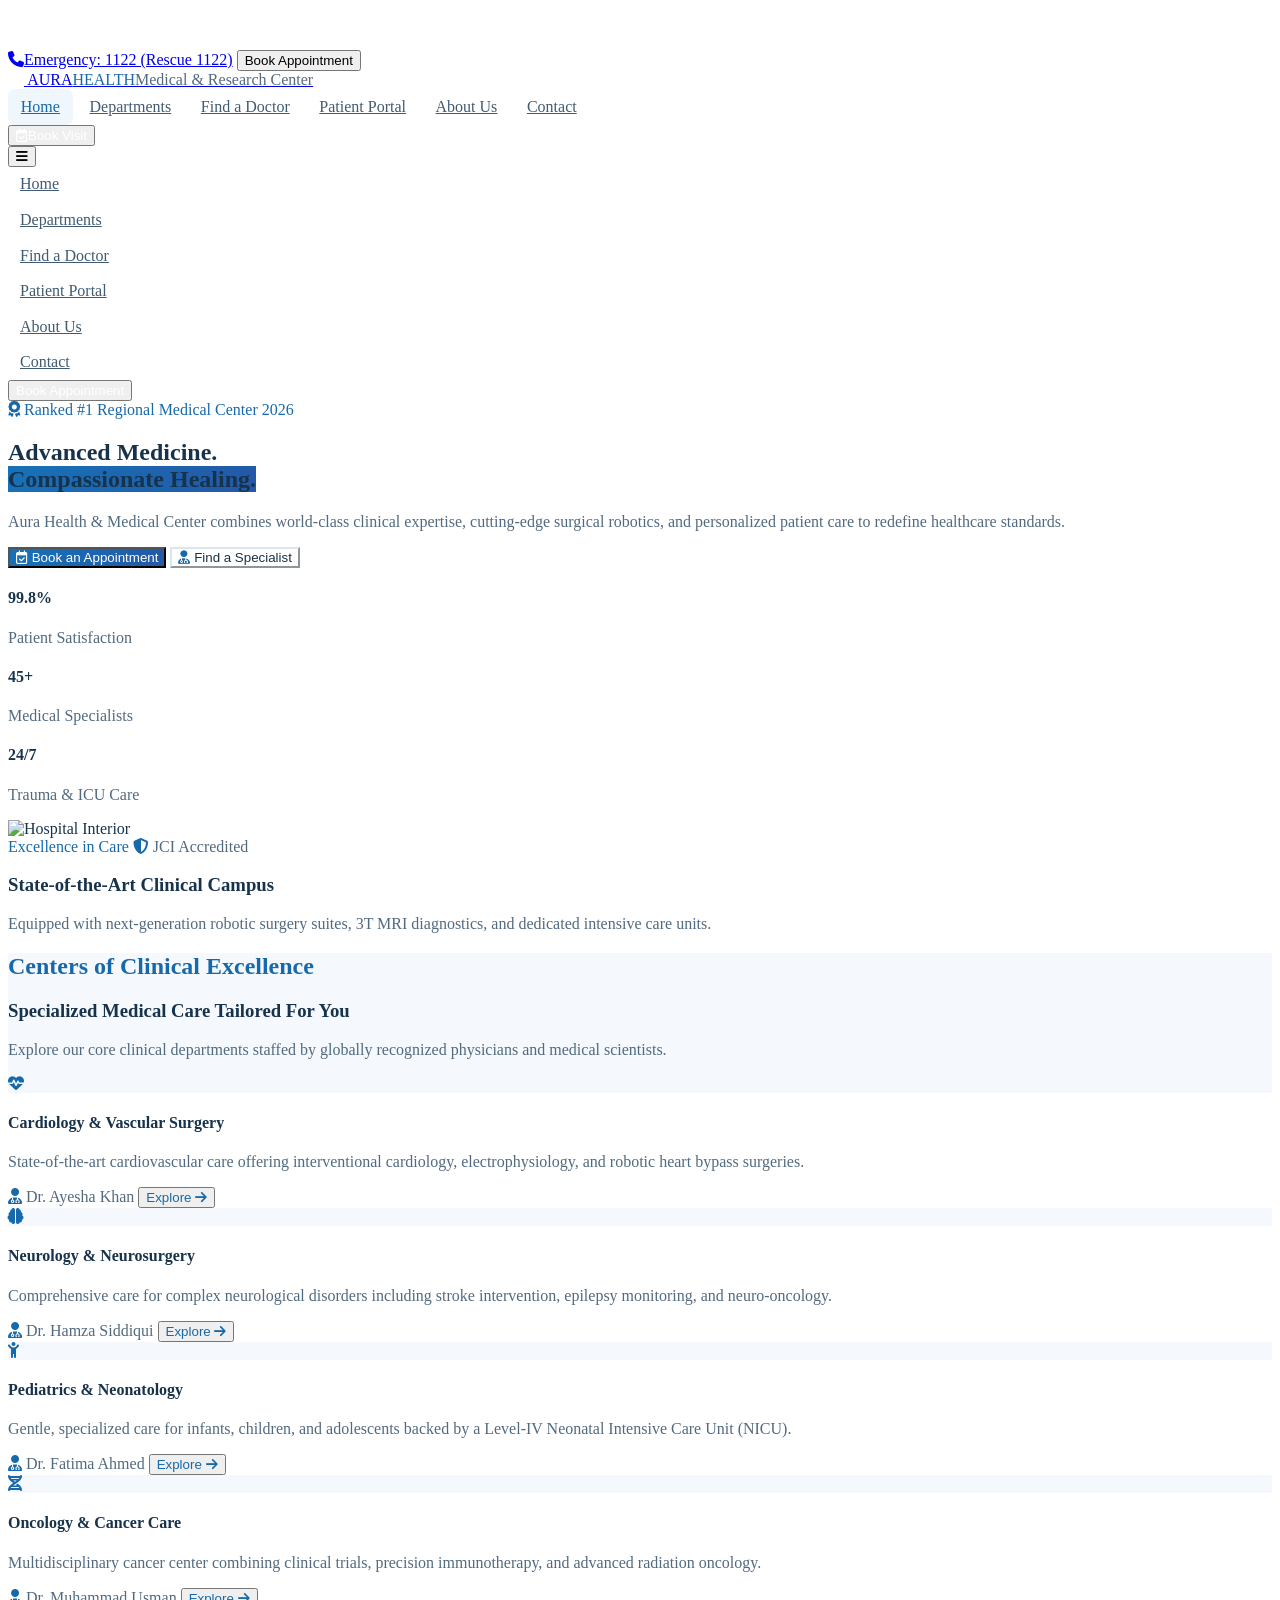
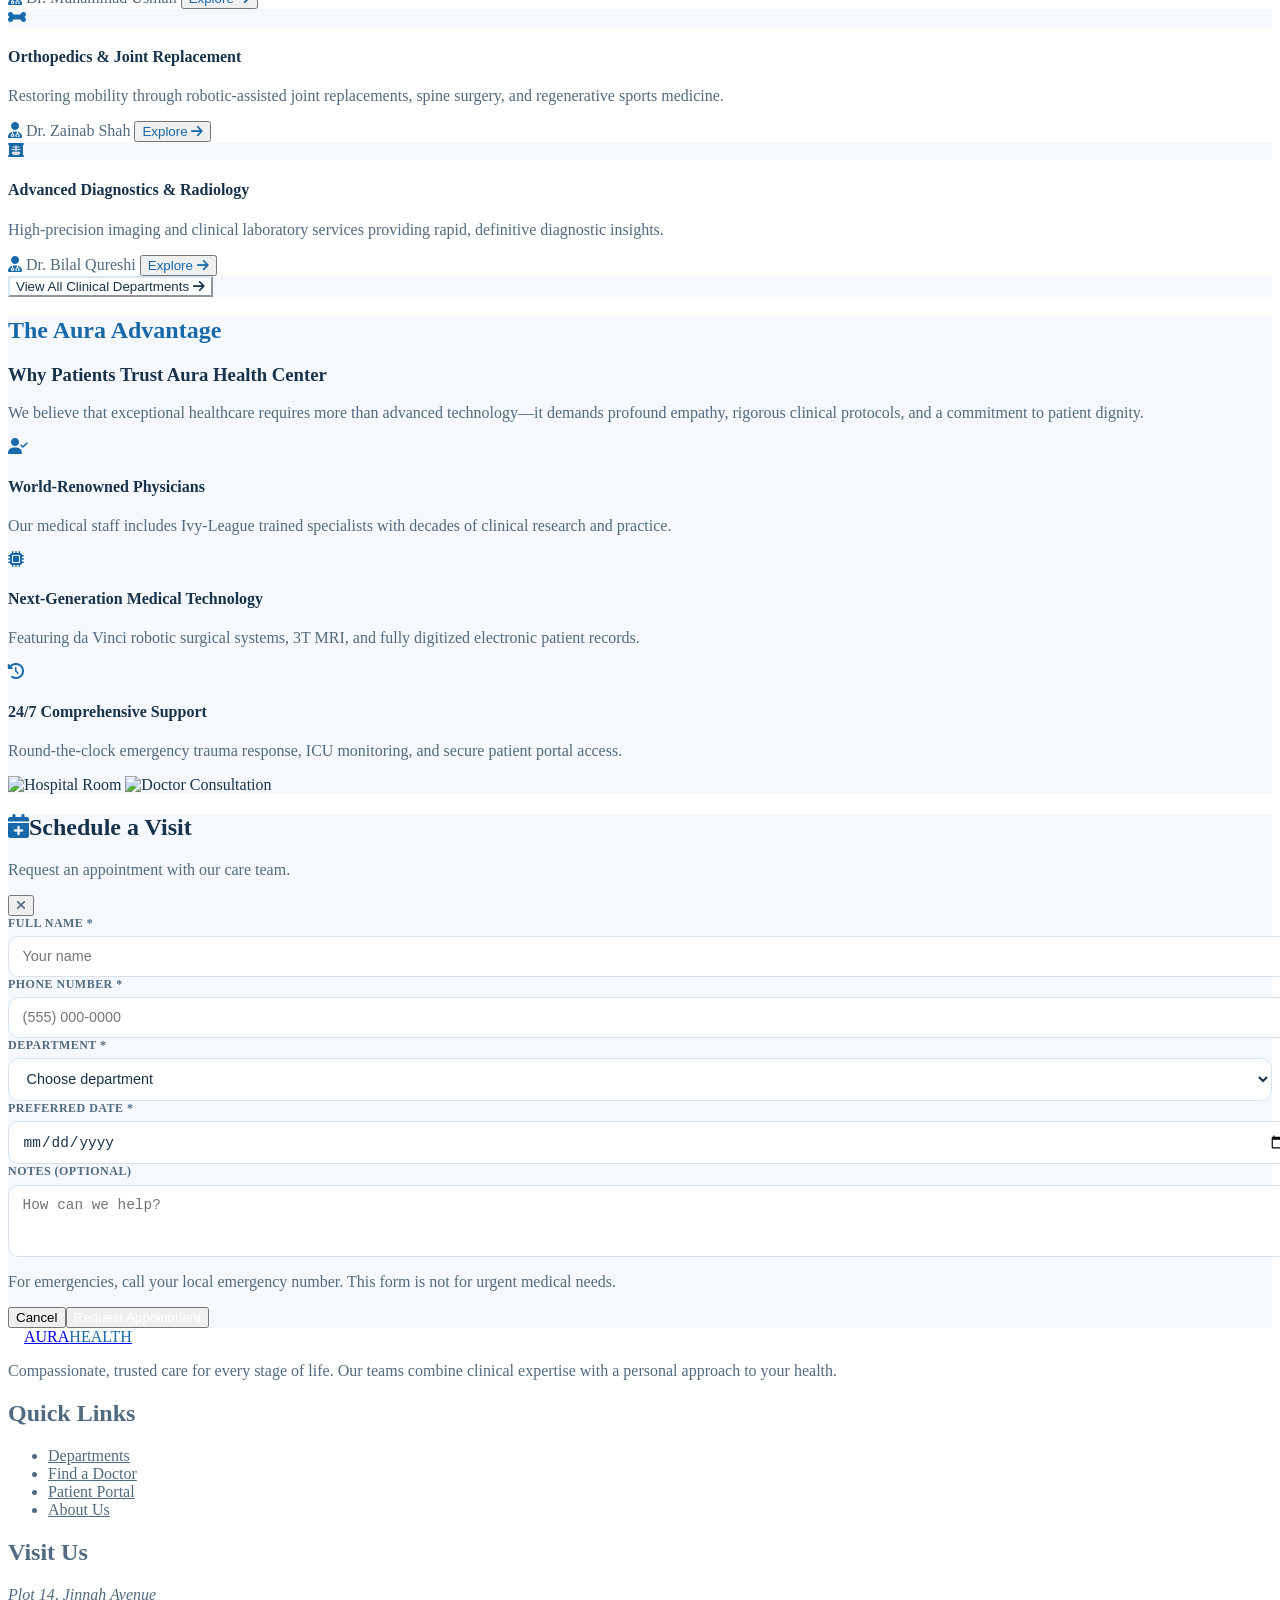
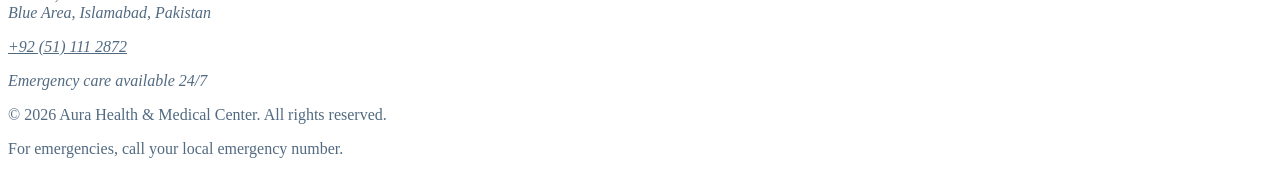
==== index.html @ e6e5a966 "Publish Aura Health hospital website Co-authored-by: Copilot <223556219+Copilot@users.noreply.github" ====
<!DOCTYPE html>
<html lang="en" class="scroll-smooth">
<head>
    <meta charset="UTF-8">
    <meta name="viewport" content="width=device-width, initial-scale=1.0">
    <meta name="description" content="Expert hospital care, trusted doctors, and convenient appointments at Aura Health & Medical Center.">
    <title>Aura Health & Medical Center | Advanced Clinical Care</title>
    <script src="https://cdn.tailwindcss.com"></script>
    <script>
        tailwind.config = {
            theme: {
                extend: {
                    colors: {
                        aura: { 50: '#eff6ff', 100: '#dbeafe', 500: '#3b82f6', 600: '#2563eb', 700: '#1d4ed8', 900: '#1e3a8a' },
                        medical: { dark: '#17324b', slate: '#34536d', blue: '#1672b8', teal: '#1672b8' }
                    }
                }
            }
        };
    </script>
    <link rel="stylesheet" href="style.css">
    <link rel="stylesheet" href="https://cdnjs.cloudflare.com/ajax/libs/font-awesome/6.4.0/css/all.min.css">
</head>
<body class="bg-white text-slate-800 font-sans antialiased">
    <a class="skip-link" href="#app-container">Skip to content</a>
    <div class="bg-blue-800 text-white text-xs sm:text-sm py-2 px-4">
        <div class="max-w-7xl mx-auto flex flex-col sm:flex-row justify-between items-center gap-2">
            <p class="font-semibold"><i class="fa-solid fa-truck-medical mr-2"></i>24/7 Emergency Care</p>
            <div class="flex items-center gap-3">
                <a class="font-semibold hover:underline" href="tel:1122"><i class="fa-solid fa-phone mr-1"></i>Emergency: 1122 (Rescue 1122)</a>
                <button onclick="openAppointmentModal()" class="bg-white text-blue-800 px-3 py-1 rounded-lg font-bold hover:bg-blue-50">Book Appointment</button>
            </div>
        </div>
    </div>
    <header class="bg-white sticky top-0 z-40 border-b border-blue-100 shadow-sm">
        <div class="max-w-7xl mx-auto px-4 sm:px-6 lg:px-8">
            <div class="flex justify-between items-center min-h-20">
                <a class="flex items-center gap-3" href="index.html" aria-label="Aura Health home">
                    <span class="w-12 h-12 rounded-xl bg-blue-700 flex items-center justify-center shadow-md"><i class="fa-solid fa-heart-pulse text-white text-2xl"></i></span>
                    <span><span class="text-2xl font-black tracking-tight text-slate-900">AURA<span class="text-medical-teal font-light">HEALTH</span></span><span class="block text-[10px] tracking-widest uppercase text-slate-500 font-medium">Medical & Research Center</span></span>
                </a>
                <nav class="hidden lg:flex items-center gap-1 font-medium text-sm" aria-label="Main navigation">
                    <a class="nav-btn" href="index.html" data-page="home">Home</a>
                    <a class="nav-btn" href="departments.html" data-page="departments">Departments</a>
                    <a class="nav-btn" href="doctors.html" data-page="doctors">Find a Doctor</a>
                    <a class="nav-btn" href="patient-portal.html" data-page="patient-portal">Patient Portal</a>
                    <a class="nav-btn" href="about.html" data-page="about">About Us</a>
                    <a class="nav-btn" href="contact.html" data-page="contact">Contact</a>
                </nav>
                <div class="hidden sm:flex items-center"><button onclick="openAppointmentModal()" class="bg-blue-700 hover:bg-blue-800 text-white font-semibold px-5 py-2.5 rounded-xl shadow-sm transition"><i class="fa-regular fa-calendar-check mr-2"></i>Book Visit</button></div>
                <button onclick="toggleMobileMenu()" class="lg:hidden text-slate-700 p-2" aria-label="Toggle navigation" aria-controls="mobile-menu" aria-expanded="false">
                    <i id="mobile-menu-icon" class="fa-solid fa-bars text-2xl"></i>
                </button>
            </div>
        </div>
        <nav id="mobile-menu" class="hidden lg:hidden bg-white border-t border-blue-100 px-4 pt-2 pb-4 space-y-1" aria-label="Mobile navigation">
            <a class="mobile-nav-link" href="index.html">Home</a>
            <a class="mobile-nav-link" href="departments.html">Departments</a>
            <a class="mobile-nav-link" href="doctors.html">Find a Doctor</a>
            <a class="mobile-nav-link" href="patient-portal.html">Patient Portal</a>
            <a class="mobile-nav-link" href="about.html">About Us</a>
            <a class="mobile-nav-link" href="contact.html">Contact</a>
            <button onclick="openAppointmentModal(); toggleMobileMenu();" class="w-full bg-blue-700 text-white py-2 rounded-lg font-semibold">Book Appointment</button>
        </nav>
    </header>
    <main id="app-container" data-page="home" class="min-h-screen"></main>
    <div id="appointment-modal" class="fixed inset-0 z-50 hidden items-center justify-center bg-slate-900/60 backdrop-blur-sm" role="dialog" aria-modal="true" aria-labelledby="appointment-title">
        <div class="bg-white border border-blue-100 w-full max-w-lg rounded-2xl shadow-2xl overflow-hidden m-4">
            <div class="bg-blue-50 p-6 border-b border-blue-100 flex justify-between items-center">
                <div><h2 id="appointment-title" class="text-xl font-bold text-slate-900"><i class="fa-solid fa-calendar-plus text-medical-teal mr-2"></i>Schedule a Visit</h2><p class="text-sm text-slate-600 mt-1">Request an appointment with our care team.</p></div>
                <button onclick="closeAppointmentModal()" class="text-slate-500 hover:text-slate-900 w-9 h-9 rounded-full" aria-label="Close appointment form"><i class="fa-solid fa-xmark text-lg"></i></button>
            </div>
            <form id="appointment-form" onsubmit="handleAppointmentSubmit(event)" class="p-6 space-y-4">
                <div class="grid grid-cols-1 sm:grid-cols-2 gap-4">
                    <label class="form-label">Full Name *<input type="text" required autocomplete="name" class="form-control" placeholder="Your name"></label>
                    <label class="form-label">Phone Number *<input type="tel" required autocomplete="tel" class="form-control" placeholder="(555) 000-0000"></label>
                </div>
                <div class="grid grid-cols-1 sm:grid-cols-2 gap-4">
                    <label class="form-label">Department *<select required class="form-control"><option value="">Choose department</option><option>Cardiology & Vascular Surgery</option><option>Neurology & Neurosurgery</option><option>Pediatrics & Neonatology</option><option>Oncology & Cancer Care</option><option>Orthopedics & Joint Replacement</option><option>Advanced Diagnostics & Radiology</option></select></label>
                    <label class="form-label">Preferred Date *<input type="date" required class="form-control"></label>
                </div>
                <label class="form-label">Notes (optional)<textarea rows="3" class="form-control" placeholder="How can we help?"></textarea></label>
                <p class="text-xs text-slate-500">For emergencies, call your local emergency number. This form is not for urgent medical needs.</p>
                <div class="flex justify-end gap-3"><button type="button" onclick="closeAppointmentModal()" class="px-5 py-2.5 rounded-xl border border-blue-200 text-slate-700 hover:bg-blue-50">Cancel</button><button type="submit" class="px-6 py-2.5 rounded-xl bg-blue-700 hover:bg-blue-800 text-white font-semibold">Request Appointment</button></div>
            </form>
        </div>
    </div>
    <footer class="bg-blue-50 border-t border-blue-100 text-slate-600 py-12">
        <div class="max-w-7xl mx-auto px-4 sm:px-6 lg:px-8">
            <div class="grid grid-cols-1 md:grid-cols-2 lg:grid-cols-4 gap-8 mb-8">
                <div class="lg:col-span-2"><a class="inline-flex items-center gap-3 mb-4" href="index.html"><span class="w-10 h-10 rounded-lg bg-blue-700 flex items-center justify-center"><i class="fa-solid fa-heart-pulse text-white"></i></span><span class="text-xl font-black text-slate-900">AURA<span class="text-medical-teal font-light">HEALTH</span></span></a><p class="text-sm leading-relaxed max-w-lg">Compassionate, trusted care for every stage of life. Our teams combine clinical expertise with a personal approach to your health.</p></div>
                <div><h2 class="text-slate-900 font-semibold mb-3">Quick Links</h2><ul class="space-y-2 text-sm"><li><a class="footer-link" href="departments.html">Departments</a></li><li><a class="footer-link" href="doctors.html">Find a Doctor</a></li><li><a class="footer-link" href="patient-portal.html">Patient Portal</a></li><li><a class="footer-link" href="about.html">About Us</a></li></ul></div>
                <div><h2 class="text-slate-900 font-semibold mb-3">Visit Us</h2><address class="not-italic text-sm space-y-2"><p>Plot 14, Jinnah Avenue<br>Blue Area, Islamabad, Pakistan</p><p><a class="footer-link" href="tel:+92511112872">+92 (51) 111 2872</a></p><p>Emergency care available 24/7</p></address></div>
            </div>
            <div class="border-t border-blue-200 pt-6 text-xs text-slate-500 flex flex-col sm:flex-row justify-between gap-2"><p>&copy; 2026 Aura Health & Medical Center. All rights reserved.</p><p>For emergencies, call your local emergency number.</p></div>
        </div>
    </footer>
    <script src="script.js"></script>
</body>
</html>
---- style.css ----
/* Aura Health & Medical Center - shared styles */

@keyframes pulseGlow {
    0%, 100% {
        box-shadow: 0 0 15px rgba(22, 114, 184, 0.12);
    }
    50% {
        box-shadow: 0 0 30px rgba(22, 114, 184, 0.24);
    }
}

.glow-card {
    animation: pulseGlow 4s infinite ease-in-out;
}

body {
    background: #fff;
    color: #17324b;
}

.bg-slate-900,
.bg-slate-950,
[class*="bg-slate-900/"],
[class*="bg-slate-950/"] {
    background-color: #f5f9fd !important;
}

.bg-slate-800,
[class*="bg-slate-800/"] {
    background-color: #fff !important;
}

.bg-slate-700 {
    background-color: #eaf2f8 !important;
}

.text-white {
    color: #17324b !important;
}

.bg-blue-800.text-white,
.bg-blue-700.text-white,
.bg-gradient-to-r.text-white,
.bg-gradient-to-tr .text-white,
[class*="bg-blue-700"] .text-white,
[class*="bg-medical-teal"].text-white {
    color: #fff !important;
}

.text-medical-teal,
.text-medical-blue {
    color: #1769aa !important;
}

.bg-medical-teal,
.bg-emerald-600 {
    background-color: #1769aa !important;
}

.bg-gradient-to-r,
.bg-gradient-to-tr {
    background-image: linear-gradient(120deg, #1672b8, #2458a6) !important;
}

[class*="border-slate-700"],
[class*="border-slate-750"],
[class*="border-slate-800"] {
    border-color: #dbe7f0 !important;
}

.text-slate-200,
.text-slate-300,
.text-slate-400,
.text-slate-500,
.text-slate-600 {
    color: #526a80 !important;
}

.skip-link {
    position: absolute;
    top: -4rem;
    left: 1rem;
    z-index: 100;
    border-radius: .5rem;
    background: #fff;
    padding: .75rem 1rem;
    color: #174f84;
    box-shadow: 0 2px 12px rgba(23, 50, 75, .15);
}

.skip-link:focus {
    top: 1rem;
}

.nav-btn {
    display: inline-flex;
    align-items: center;
    border-radius: .5rem;
    padding: .55rem .8rem;
    color: #405b72;
    transition: background-color .2s, color .2s;
}

.nav-btn:hover,
.nav-btn.active {
    background: #eff6fc;
    color: #1769aa;
}

.mobile-nav-link {
    display: block;
    width: 100%;
    border-radius: .4rem;
    padding: .55rem .75rem;
    color: #405b72;
}

.mobile-nav-link:hover {
    background: #eff6fc;
    color: #1769aa;
}

.footer-link {
    color: inherit;
}

.footer-link:hover {
    color: #1769aa;
}

.form-label {
    display: block;
    color: #526a80;
    font-size: .75rem;
    font-weight: 600;
    letter-spacing: .04em;
    text-transform: uppercase;
}

.form-control {
    display: block;
    width: 100%;
    margin-top: .35rem;
    border: 1px solid #d5e2ed;
    border-radius: .65rem;
    background: #fff;
    padding: .7rem .85rem;
    color: #17324b;
    font-size: .9rem;
    letter-spacing: normal;
    text-transform: none;
}

.form-control:focus {
    outline: 2px solid #8fc2e8;
    outline-offset: 1px;
}

button,
a {
    -webkit-tap-highlight-color: transparent;
}

/* Custom scrollbar */
::-webkit-scrollbar {
    width: 8px;
    height: 8px;
}

::-webkit-scrollbar-track {
    background: #eff6fc;
}

::-webkit-scrollbar-thumb {
    background: #9ab8d0;
    border-radius: 4px;
}

::-webkit-scrollbar-thumb:hover {
    background: #1769aa;
}

#app-container {
    animation: fadeIn 0.3s ease-out forwards;
}

@keyframes fadeIn {
    from {
        opacity: 0;
        transform: translateY(6px);
    }
    to {
        opacity: 1;
        transform: translateY(0);
    }
}
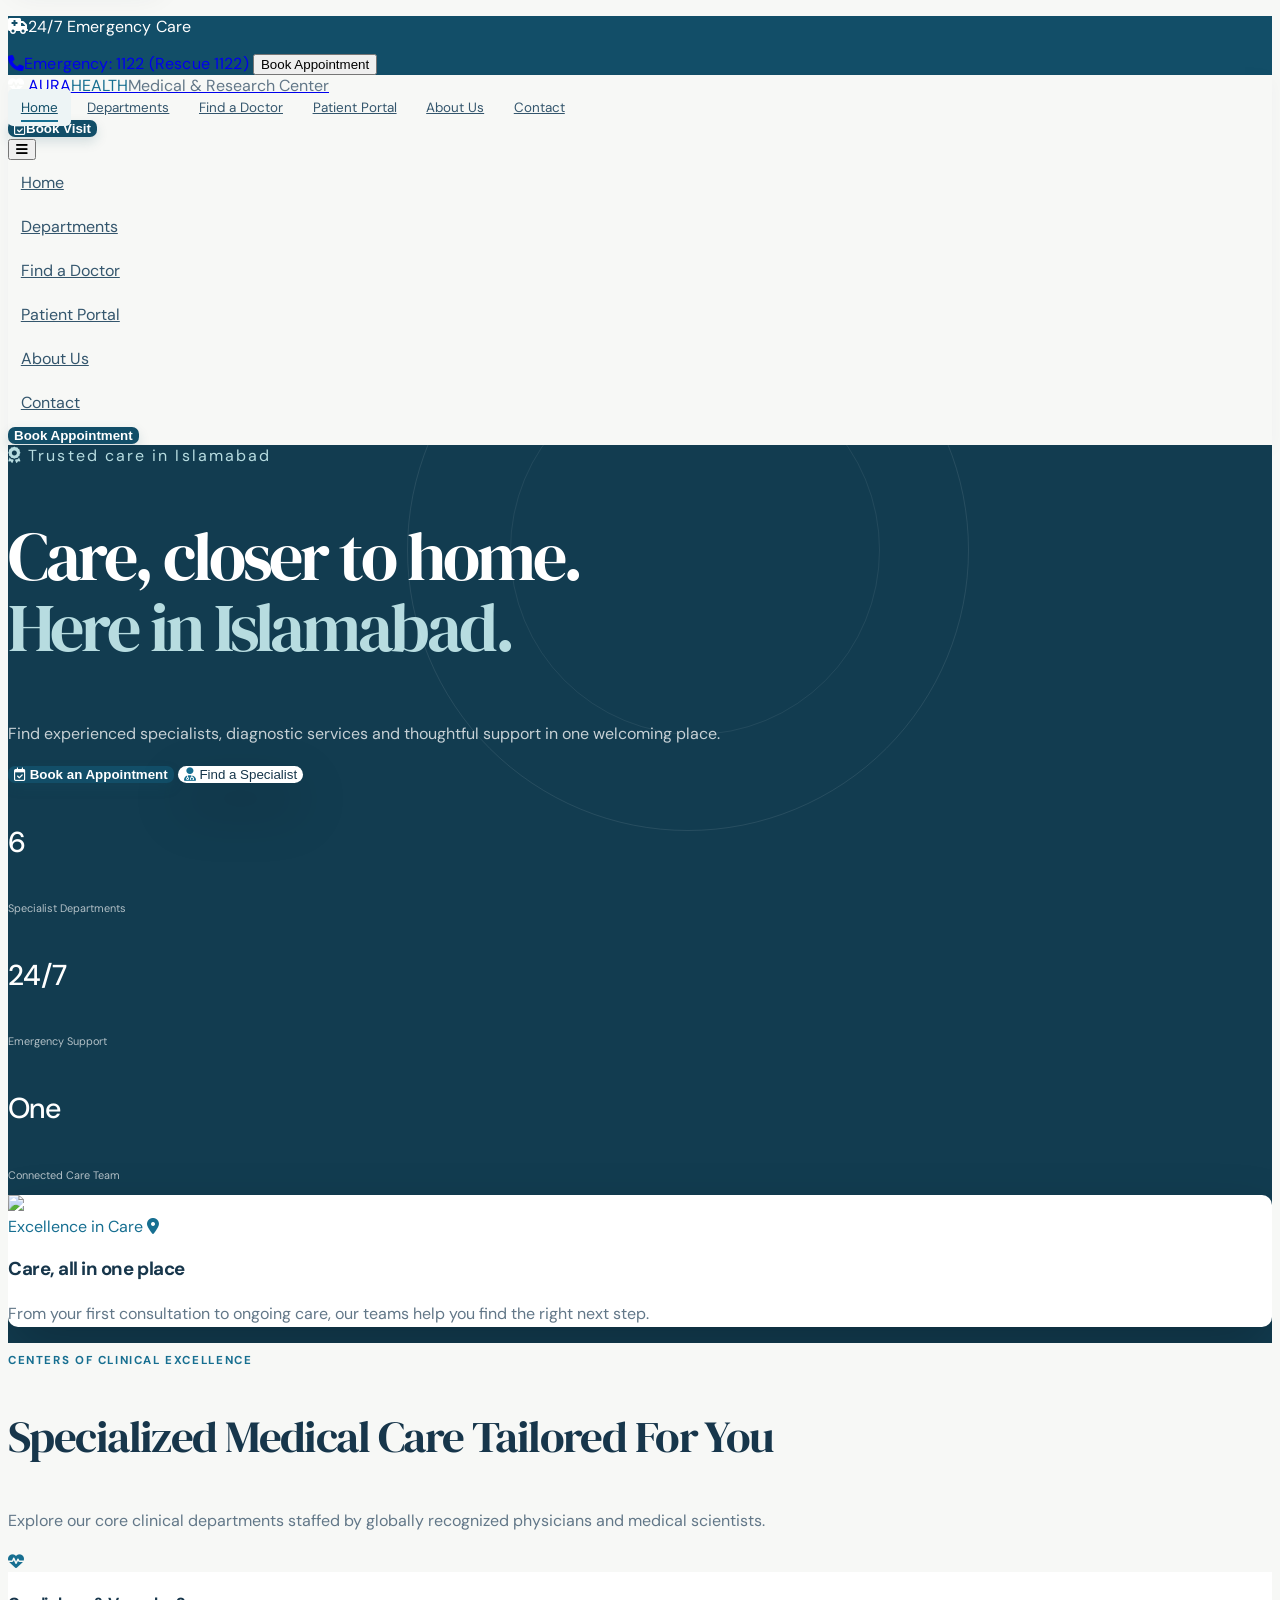
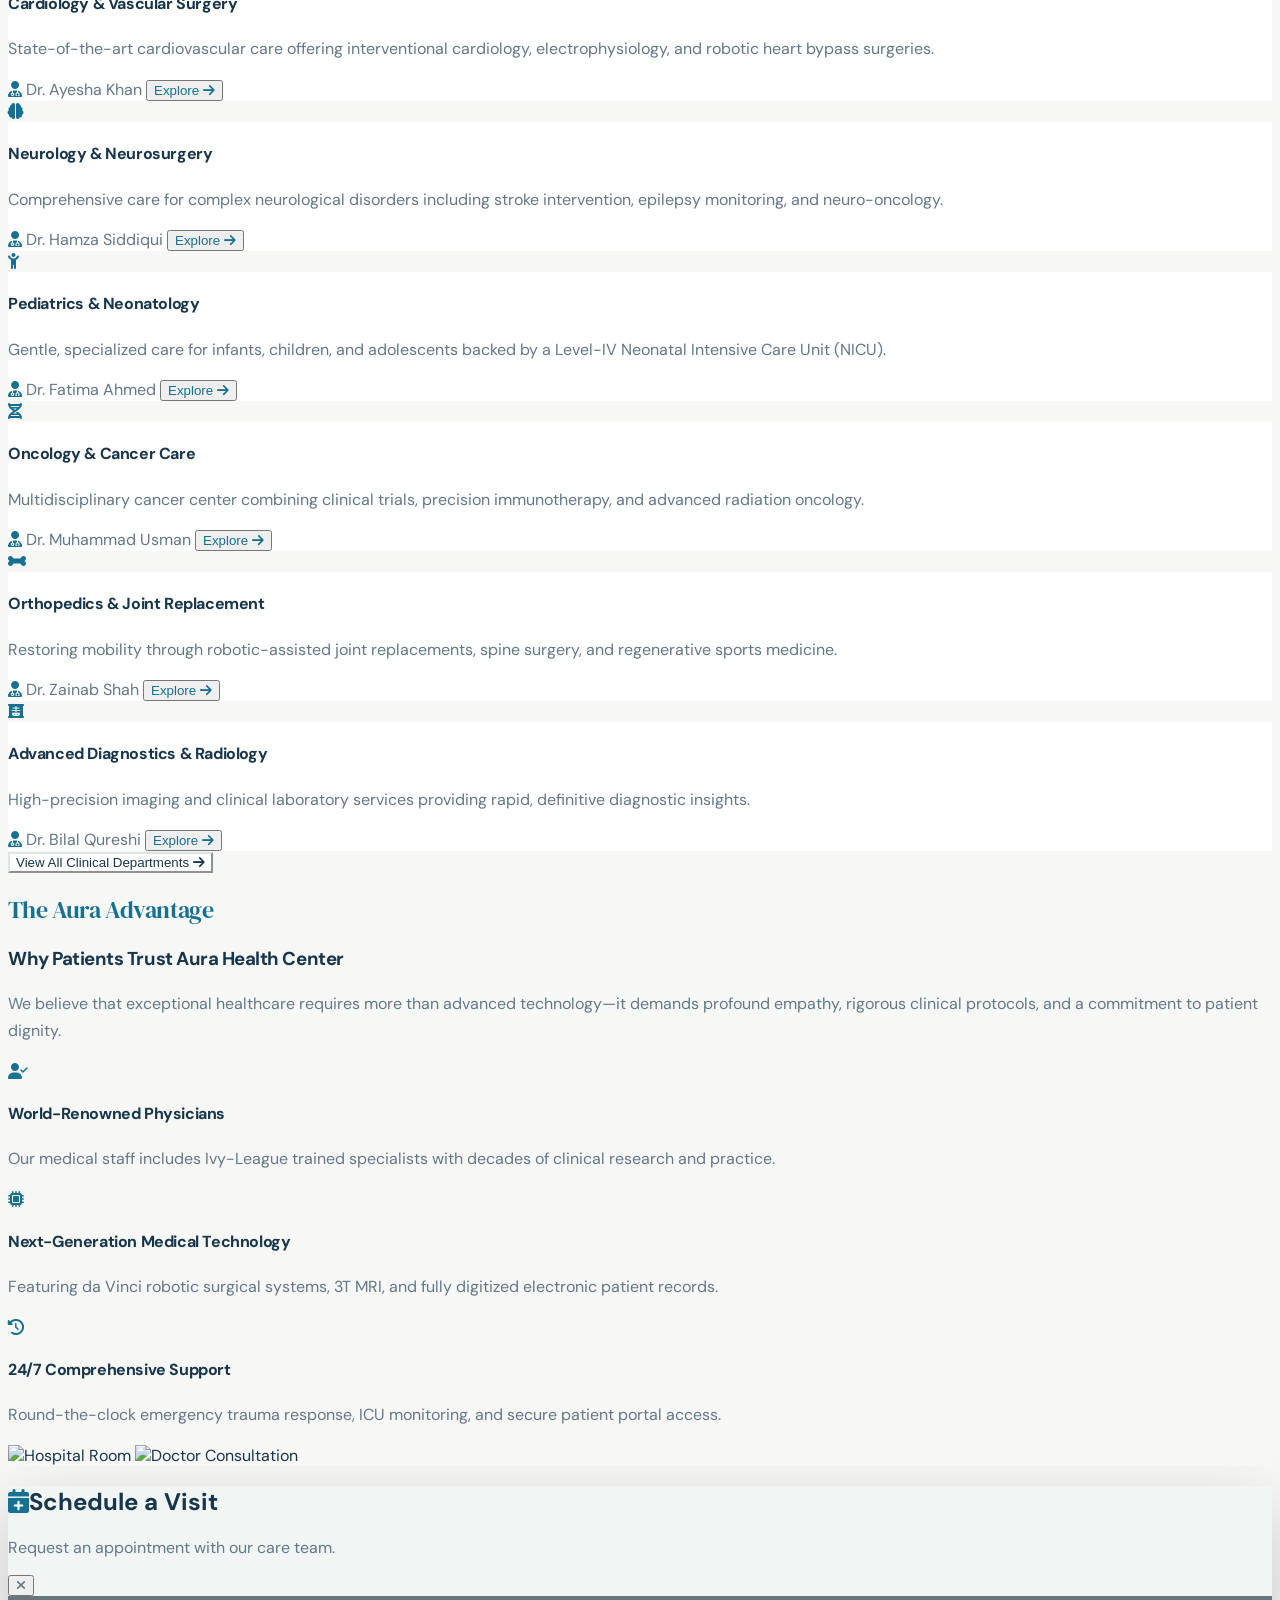
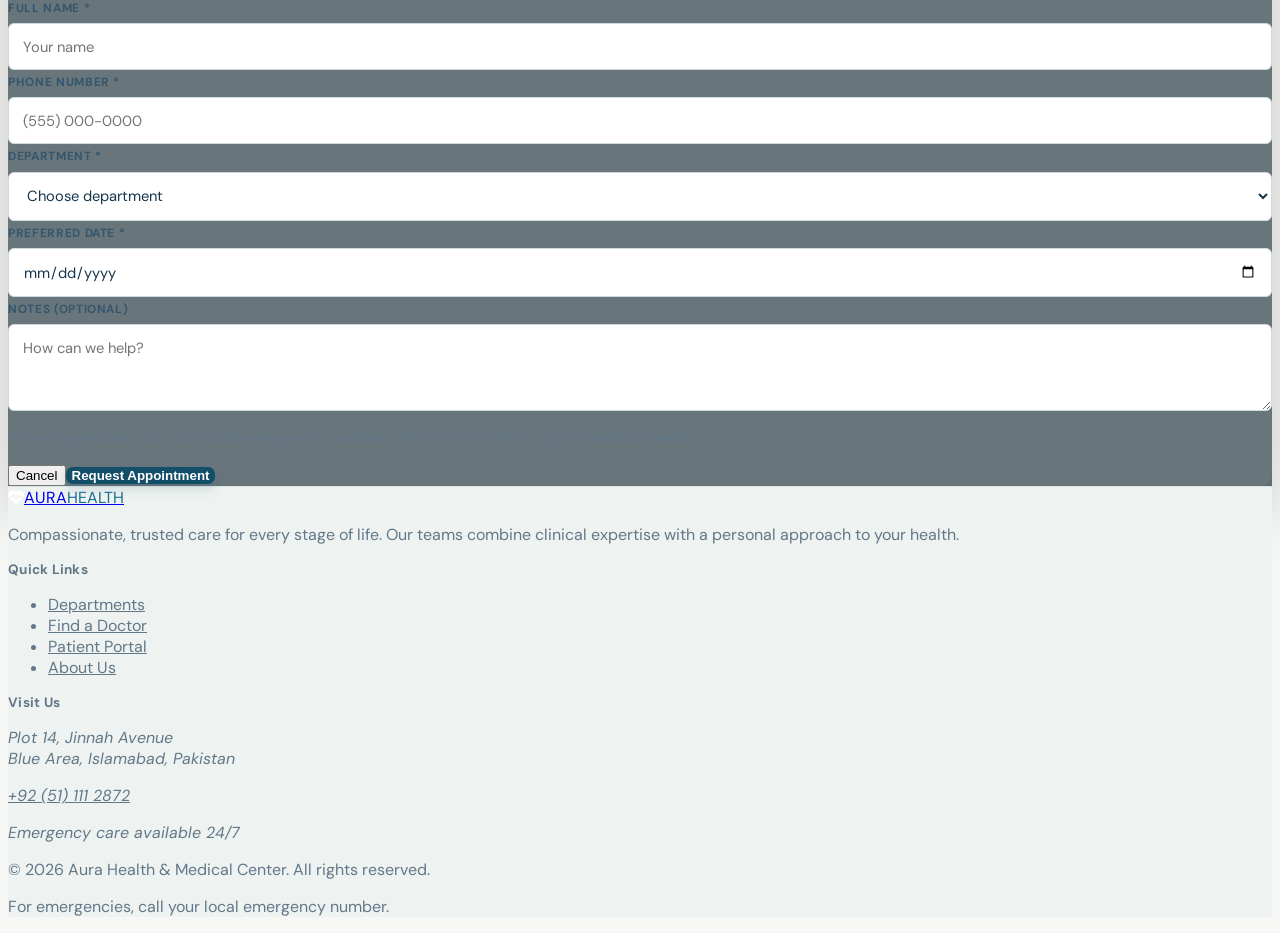
==== commit 28ccc855: "Changed the dtyle of wesbite a little bit so that it may look more professional" ====
--- a/index.html
+++ b/index.html
@@ -18,6 +18,9 @@
             }
         };
     </script>
+    <link rel="preconnect" href="https://fonts.googleapis.com">
+    <link rel="preconnect" href="https://fonts.gstatic.com" crossorigin>
+    <link href="https://fonts.googleapis.com/css2?family=DM+Sans:wght@400;500;600;700&family=DM+Serif+Display&display=swap" rel="stylesheet">
     <link rel="stylesheet" href="style.css">
     <link rel="stylesheet" href="https://cdnjs.cloudflare.com/ajax/libs/font-awesome/6.4.0/css/all.min.css">
 </head>
--- a/style.css
+++ b/style.css
@@ -1,196 +1,648 @@
-/* Aura Health & Medical Center - shared styles */
-
-@keyframes pulseGlow {
-    0%, 100% {
-        box-shadow: 0 0 15px rgba(22, 114, 184, 0.12);
-    }
-    50% {
-        box-shadow: 0 0 30px rgba(22, 114, 184, 0.24);
-    }
-}
-
-.glow-card {
-    animation: pulseGlow 4s infinite ease-in-out;
+/* Aura Health — a calm, editorial visual system */
+
+:root {
+    --ink: #17364b;
+    --ink-soft: #34566d;
+    --muted: #627788;
+    --blue: #176f91;
+    --blue-deep: #124e68;
+    --blue-pale: #eaf3f5;
+    --paper: #f7f8f6;
+    --white: #fff;
+    --line: #dce5e6;
+    --shadow-card: 0 12px 30px rgba(24, 53, 68, .07);
+}
+
+* {
+    box-sizing: border-box;
+}
+
+html {
+    scroll-behavior: smooth;
 }
 
 body {
-    background: #fff;
-    color: #17324b;
-}
-
+    background: var(--paper);
+    color: var(--ink);
+    font-family: "DM Sans", "Segoe UI", sans-serif;
+    -webkit-font-smoothing: antialiased;
+    text-rendering: optimizeLegibility;
+}
+
+::selection {
+    background: #c8e4e9;
+    color: var(--ink);
+}
+
+button,
+a {
+    -webkit-tap-highlight-color: transparent;
+}
+
+button {
+    cursor: pointer;
+}
+
+/* Preserve the light clinical palette across the legacy Tailwind templates. */
 .bg-slate-900,
 .bg-slate-950,
 [class*="bg-slate-900/"],
 [class*="bg-slate-950/"] {
-    background-color: #f5f9fd !important;
+    background-color: var(--paper) !important;
 }
 
 .bg-slate-800,
 [class*="bg-slate-800/"] {
-    background-color: #fff !important;
+    background-color: var(--white) !important;
 }
 
 .bg-slate-700 {
-    background-color: #eaf2f8 !important;
+    background-color: #edf2f2 !important;
+}
+
+.bg-medical-teal,
+.bg-emerald-600 {
+    background-color: var(--blue) !important;
+}
+
+.text-medical-teal,
+.text-medical-blue {
+    color: var(--blue) !important;
+}
+
+.text-slate-200,
+.text-slate-300 {
+    color: var(--ink-soft) !important;
+}
+
+.text-slate-400,
+.text-slate-500,
+.text-slate-600 {
+    color: var(--muted) !important;
 }
 
 .text-white {
-    color: #17324b !important;
+    color: var(--ink) !important;
 }
 
 .bg-blue-800.text-white,
 .bg-blue-700.text-white,
+.bg-blue-700 .text-white,
+.bg-medical-teal.text-white,
+.bg-medical-teal .text-white,
+.bg-emerald-600.text-white,
+.bg-emerald-600 .text-white,
 .bg-gradient-to-r.text-white,
 .bg-gradient-to-tr .text-white,
-[class*="bg-blue-700"] .text-white,
-[class*="bg-medical-teal"].text-white {
+.home-hero .text-white {
     color: #fff !important;
-}
-
-.text-medical-teal,
-.text-medical-blue {
-    color: #1769aa !important;
-}
-
-.bg-medical-teal,
-.bg-emerald-600 {
-    background-color: #1769aa !important;
-}
-
-.bg-gradient-to-r,
-.bg-gradient-to-tr {
-    background-image: linear-gradient(120deg, #1672b8, #2458a6) !important;
 }
 
 [class*="border-slate-700"],
 [class*="border-slate-750"],
 [class*="border-slate-800"] {
-    border-color: #dbe7f0 !important;
-}
-
-.text-slate-200,
-.text-slate-300,
-.text-slate-400,
-.text-slate-500,
-.text-slate-600 {
-    color: #526a80 !important;
-}
-
+    border-color: var(--line) !important;
+}
+
+.bg-gradient-to-r,
+.bg-gradient-to-tr {
+    background-image: linear-gradient(125deg, var(--blue), var(--blue-deep)) !important;
+}
+
+/* Emergency strip and shared navigation */
+body > div.bg-blue-800 {
+    background: var(--blue-deep) !important;
+    letter-spacing: .01em;
+}
+
+body > div.bg-blue-800 > div {
+    min-height: 38px;
+}
+
+body > div.bg-blue-800 a {
+    text-decoration: none;
+}
+
+body > div.bg-blue-800 a:hover {
+    text-decoration: underline;
+}
+
+header.bg-white {
+    border-color: rgba(23, 54, 75, .09) !important;
+    box-shadow: 0 4px 18px rgba(23, 54, 75, .035) !important;
+}
+
+header > div > div {
+    min-height: 78px !important;
+}
+
+header a[aria-label="Aura Health home"] > span:first-child,
+footer a > span:first-child {
+    border-radius: 12px !important;
+    box-shadow: none !important;
+}
+
+.nav-btn {
+    position: relative;
+    border-radius: 5px;
+    padding: .65rem .8rem;
+    color: var(--ink-soft);
+    font-size: .84rem;
+    transition: color .18s ease, background .18s ease;
+}
+
+.nav-btn:hover,
+.nav-btn.active {
+    background: #edf4f5;
+    color: var(--blue-deep);
+}
+
+.nav-btn.active::after {
+    position: absolute;
+    right: .8rem;
+    bottom: .28rem;
+    left: .8rem;
+    height: 2px;
+    background: var(--blue);
+    content: "";
+}
+
+.mobile-nav-link {
+    display: block;
+    width: 100%;
+    border-radius: 6px;
+    padding: .72rem .8rem;
+    color: var(--ink-soft);
+}
+
+.mobile-nav-link:hover {
+    background: #edf4f5;
+    color: var(--blue-deep);
+}
+
+header button,
+#app-container button,
+#appointment-modal button {
+    transition: background-color .18s ease, border-color .18s ease, box-shadow .18s ease, transform .18s ease;
+}
+
+header button[class*="bg-blue-700"],
+#app-container button[class*="bg-medical-teal"],
+#app-container button[class*="bg-gradient-to-r"],
+#appointment-modal button[type="submit"] {
+    border: 0;
+    border-radius: 7px !important;
+    background: var(--blue-deep) !important;
+    box-shadow: 0 5px 12px rgba(18, 78, 104, .15) !important;
+    color: #fff !important;
+    font-weight: 600;
+}
+
+header button[class*="bg-blue-700"]:hover,
+#app-container button[class*="bg-medical-teal"]:hover,
+#app-container button[class*="bg-gradient-to-r"]:hover,
+#appointment-modal button[type="submit"]:hover {
+    background: #0e4056 !important;
+    box-shadow: 0 7px 16px rgba(18, 78, 104, .2) !important;
+    transform: translateY(-1px);
+}
+
+/* Page headings */
+#app-container h1,
+#app-container h2,
+#app-container h3,
+#app-container h4 {
+    color: var(--ink);
+    letter-spacing: -.025em;
+}
+
+#app-container h1,
+#app-container h2 {
+    font-family: "DM Serif Display", Georgia, serif;
+    font-weight: 400;
+}
+
+#app-container [class*="text-center"] > h1:first-child,
+#app-container [class*="text-center"] > h2:first-child,
+#app-container [class*="text-center"] > h3:first-child {
+    font-family: "DM Sans", "Segoe UI", sans-serif;
+    color: var(--blue);
+    font-size: .72rem;
+    font-weight: 700;
+    letter-spacing: .14em;
+    text-transform: uppercase;
+}
+
+#app-container [class*="text-center"] > h2:nth-child(2),
+#app-container [class*="text-center"] > h3:nth-child(2) {
+    color: var(--ink);
+    font-family: "DM Serif Display", Georgia, serif;
+    font-size: clamp(2rem, 3.5vw, 2.85rem);
+    font-weight: 400;
+    letter-spacing: -.035em;
+    line-height: 1.12;
+}
+
+#app-container p {
+    line-height: 1.72;
+}
+
+/* Home page: deep, calm hero with a clear typographic hierarchy. */
+.home-hero {
+    overflow: hidden;
+    background: #123c50 !important;
+    border: 0 !important;
+    color: #fff;
+}
+
+.home-hero::before {
+    position: absolute;
+    top: -11rem;
+    right: 24%;
+    width: 35rem;
+    height: 35rem;
+    border: 1px solid rgba(255, 255, 255, .09);
+    border-radius: 50%;
+    content: "";
+    pointer-events: none;
+}
+
+.home-hero::after {
+    position: absolute;
+    top: -5rem;
+    right: 31%;
+    width: 23rem;
+    height: 23rem;
+    border: 1px solid rgba(255, 255, 255, .07);
+    border-radius: 50%;
+    content: "";
+    pointer-events: none;
+}
+
+.home-hero h1 {
+    max-width: 760px;
+    color: #fff !important;
+    font-family: "DM Serif Display", Georgia, serif !important;
+    font-size: clamp(2.8rem, 5.3vw, 4.65rem) !important;
+    font-weight: 400 !important;
+    letter-spacing: -.045em !important;
+    line-height: 1.04 !important;
+}
+
+.home-hero h1 span {
+    background: none !important;
+    color: #b7dce0 !important;
+}
+
+.home-hero p,
+.home-hero .text-slate-300,
+.home-hero .text-slate-400 {
+    color: rgba(255, 255, 255, .76) !important;
+}
+
+.home-hero .inline-flex {
+    border: 0 !important;
+    border-radius: 0 !important;
+    background: transparent !important;
+    color: #b7dce0 !important;
+    letter-spacing: .13em;
+}
+
+.home-hero .grid.grid-cols-3 {
+    max-width: 570px;
+    border-color: rgba(255, 255, 255, .2) !important;
+}
+
+.home-hero .grid.grid-cols-3 h4 {
+    color: #fff !important;
+    font-size: 1.8rem !important;
+    font-weight: 500 !important;
+}
+
+.home-hero .grid.grid-cols-3 p {
+    color: rgba(255, 255, 255, .68) !important;
+    font-size: .68rem;
+    line-height: 1.4;
+}
+
+.home-hero .bg-slate-800 {
+    border: 0 !important;
+    border-radius: 10px !important;
+    background: #fff !important;
+    box-shadow: 0 24px 55px rgba(0, 0, 0, .22);
+}
+
+.home-hero .bg-slate-800 h3 {
+    color: var(--ink) !important;
+}
+
+.home-hero .bg-slate-800 p {
+    color: var(--muted) !important;
+}
+
+.home-hero button.bg-slate-800,
+.home-hero button.bg-slate-800 .text-white {
+    color: var(--ink) !important;
+}
+
+.home-hero button.bg-slate-800:hover {
+    background: #e7f0f1 !important;
+}
+
+.home-hero img {
+    height: 350px !important;
+}
+
+/* Department cards */
+#app-container[data-page="departments"] > div,
+#app-container[data-page="doctors"] > div,
+#app-container[data-page="about"] > div,
+#app-container[data-page="contact"] > div {
+    background: var(--paper) !important;
+}
+
+#app-container[data-page="departments"] #cardiology,
+#app-container[data-page="departments"] #neurology,
+#app-container[data-page="departments"] #pediatrics,
+#app-container[data-page="departments"] #oncology,
+#app-container[data-page="departments"] #orthopedics,
+#app-container[data-page="departments"] #diagnostics {
+    gap: clamp(1.5rem, 3vw, 3rem);
+    border: 1px solid var(--line) !important;
+    border-radius: 12px !important;
+    box-shadow: var(--shadow-card) !important;
+}
+
+#app-container[data-page="departments"] #cardiology .w-16,
+#app-container[data-page="departments"] #neurology .w-16,
+#app-container[data-page="departments"] #pediatrics .w-16,
+#app-container[data-page="departments"] #oncology .w-16,
+#app-container[data-page="departments"] #orthopedics .w-16,
+#app-container[data-page="departments"] #diagnostics .w-16 {
+    border: 0 !important;
+    border-radius: 8px !important;
+    background: var(--blue-pale) !important;
+}
+
+#app-container[data-page="departments"] #cardiology .lg\:col-span-7,
+#app-container[data-page="departments"] #neurology .lg\:col-span-7,
+#app-container[data-page="departments"] #pediatrics .lg\:col-span-7,
+#app-container[data-page="departments"] #oncology .lg\:col-span-7,
+#app-container[data-page="departments"] #orthopedics .lg\:col-span-7,
+#app-container[data-page="departments"] #diagnostics .lg\:col-span-7 {
+    border: 0 !important;
+    border-radius: 8px !important;
+    background: #f4f7f7 !important;
+}
+
+#app-container[data-page="departments"] .lg\:col-span-7 .grid > div {
+    border: 1px solid var(--line) !important;
+    border-radius: 6px !important;
+    background: #fff !important;
+}
+
+#app-container[data-page="departments"] .lg\:col-span-5 .p-4 {
+    border: 0 !important;
+    border-left: 3px solid #8bbcc2 !important;
+    border-radius: 0 !important;
+    background: #f4f7f7 !important;
+}
+
+/* Doctor directory */
+#app-container[data-page="doctors"] #doctors-grid > div {
+    overflow: hidden;
+    border: 1px solid var(--line) !important;
+    border-radius: 10px !important;
+    background: #fff !important;
+    box-shadow: 0 7px 24px rgba(24, 53, 68, .055) !important;
+}
+
+#app-container[data-page="doctors"] #doctors-grid > div:hover {
+    border-color: #afcbd0 !important;
+    box-shadow: 0 16px 34px rgba(24, 53, 68, .1) !important;
+    transform: translateY(-3px);
+}
+
+#app-container[data-page="doctors"] #doctors-grid > div > div:first-child > div:first-child {
+    height: 300px !important;
+    background: #edf2f1 !important;
+}
+
+#app-container[data-page="doctors"] #doctors-grid img {
+    object-position: center 30%;
+    transition: transform .45s ease;
+}
+
+#app-container[data-page="doctors"] #doctors-grid > div:hover img {
+    transform: scale(1.025);
+}
+
+#app-container[data-page="doctors"] #doctors-grid h3 {
+    font-family: "DM Sans", "Segoe UI", sans-serif;
+    font-size: 1.12rem;
+    font-weight: 700;
+    letter-spacing: -.02em;
+}
+
+#app-container[data-page="doctors"] #doctors-grid .bg-medical-teal\/10 {
+    border-radius: 3px !important;
+    background: var(--blue-pale) !important;
+    color: var(--blue-deep) !important;
+    letter-spacing: .08em;
+}
+
+#app-container[data-page="doctors"] #doctors-grid .absolute.top-4 {
+    border: 1px solid rgba(255, 255, 255, .75) !important;
+    border-radius: 5px !important;
+    background: rgba(255, 255, 255, .94) !important;
+    color: var(--ink) !important;
+}
+
+#app-container[data-page="doctors"] #doctors-grid button {
+    border-radius: 6px !important;
+    background: #fff !important;
+}
+
+#app-container[data-page="doctors"] > div > div > div.bg-slate-800 {
+    border: 1px solid var(--line) !important;
+    border-radius: 10px !important;
+    box-shadow: 0 6px 20px rgba(24, 53, 68, .04) !important;
+}
+
+#doctor-search-input,
+#department-filter {
+    min-height: 48px;
+    border: 1px solid #cedbdd !important;
+    border-radius: 6px !important;
+    background-color: #fff !important;
+    color: var(--ink) !important;
+}
+
+#doctor-search-input::placeholder {
+    color: #8a9ba4 !important;
+}
+
+/* Editorial details for the remaining pages */
+#app-container[data-page="about"] .bg-slate-800,
+#app-container[data-page="about"] [class*="bg-slate-800/"] {
+    border: 1px solid var(--line) !important;
+    border-radius: 10px !important;
+    box-shadow: var(--shadow-card) !important;
+}
+
+#app-container[data-page="about"] .text-4xl {
+    font-family: "DM Serif Display", Georgia, serif;
+    font-weight: 400;
+}
+
+#app-container[data-page="contact"] form,
+#app-container[data-page="contact"] .bg-slate-800,
+#app-container[data-page="patient-portal"] .bg-slate-800 {
+    border: 1px solid var(--line) !important;
+    border-radius: 10px !important;
+    box-shadow: var(--shadow-card) !important;
+}
+
+#app-container[data-page="contact"] input,
+#app-container[data-page="contact"] textarea,
+#app-container[data-page="patient-portal"] input {
+    border-radius: 6px !important;
+    background: #fff !important;
+    color: var(--ink) !important;
+}
+
+/* Shared booking dialog and form controls */
+#appointment-modal {
+    background: rgba(17, 39, 51, .62) !important;
+}
+
+#appointment-modal > div {
+    border: 0 !important;
+    border-radius: 12px !important;
+    box-shadow: 0 24px 70px rgba(0, 0, 0, .2) !important;
+}
+
+#appointment-modal > div > div:first-child {
+    background: #f1f6f5 !important;
+}
+
+.form-label {
+    color: var(--ink-soft);
+    font-size: .74rem;
+    font-weight: 700;
+    letter-spacing: .055em;
+    text-transform: uppercase;
+}
+
+.form-control {
+    display: block;
+    width: 100%;
+    margin-top: .4rem;
+    border: 1px solid #cedbdd;
+    border-radius: 6px;
+    background: #fff;
+    padding: .78rem .85rem;
+    color: var(--ink);
+    font-family: inherit;
+    font-size: .92rem;
+    letter-spacing: normal;
+    text-transform: none;
+}
+
+.form-control:focus,
+#doctor-search-input:focus,
+#department-filter:focus {
+    outline: 3px solid rgba(23, 111, 145, .16) !important;
+    border-color: var(--blue) !important;
+}
+
+/* Footer */
+footer.bg-blue-50 {
+    border-top: 1px solid var(--line) !important;
+    background: #eef3f1 !important;
+}
+
+footer h2 {
+    font-size: .85rem;
+    letter-spacing: .02em;
+}
+
+.footer-link {
+    color: var(--muted);
+    transition: color .18s ease;
+}
+
+.footer-link:hover {
+    color: var(--blue-deep);
+}
+
+/* Accessibility and subtle motion */
 .skip-link {
     position: absolute;
     top: -4rem;
     left: 1rem;
     z-index: 100;
-    border-radius: .5rem;
+    border-radius: 5px;
     background: #fff;
     padding: .75rem 1rem;
-    color: #174f84;
-    box-shadow: 0 2px 12px rgba(23, 50, 75, .15);
+    color: var(--blue-deep);
+    box-shadow: var(--shadow-card);
 }
 
 .skip-link:focus {
     top: 1rem;
 }
 
-.nav-btn {
-    display: inline-flex;
-    align-items: center;
-    border-radius: .5rem;
-    padding: .55rem .8rem;
-    color: #405b72;
-    transition: background-color .2s, color .2s;
-}
-
-.nav-btn:hover,
-.nav-btn.active {
-    background: #eff6fc;
-    color: #1769aa;
-}
-
-.mobile-nav-link {
-    display: block;
-    width: 100%;
-    border-radius: .4rem;
-    padding: .55rem .75rem;
-    color: #405b72;
-}
-
-.mobile-nav-link:hover {
-    background: #eff6fc;
-    color: #1769aa;
-}
-
-.footer-link {
-    color: inherit;
-}
-
-.footer-link:hover {
-    color: #1769aa;
-}
-
-.form-label {
-    display: block;
-    color: #526a80;
-    font-size: .75rem;
-    font-weight: 600;
-    letter-spacing: .04em;
-    text-transform: uppercase;
-}
-
-.form-control {
-    display: block;
-    width: 100%;
-    margin-top: .35rem;
-    border: 1px solid #d5e2ed;
-    border-radius: .65rem;
-    background: #fff;
-    padding: .7rem .85rem;
-    color: #17324b;
-    font-size: .9rem;
-    letter-spacing: normal;
-    text-transform: none;
-}
-
-.form-control:focus {
-    outline: 2px solid #8fc2e8;
-    outline-offset: 1px;
-}
-
-button,
-a {
-    -webkit-tap-highlight-color: transparent;
-}
-
-/* Custom scrollbar */
-::-webkit-scrollbar {
-    width: 8px;
-    height: 8px;
-}
-
-::-webkit-scrollbar-track {
-    background: #eff6fc;
-}
-
-::-webkit-scrollbar-thumb {
-    background: #9ab8d0;
-    border-radius: 4px;
-}
-
-::-webkit-scrollbar-thumb:hover {
-    background: #1769aa;
-}
-
 #app-container {
-    animation: fadeIn 0.3s ease-out forwards;
-}
-
-@keyframes fadeIn {
+    animation: page-enter .35s ease-out both;
+}
+
+@keyframes page-enter {
     from {
-        opacity: 0;
-        transform: translateY(6px);
-    }
+        opacity: .7;
+        transform: translateY(5px);
+    }
+
     to {
         opacity: 1;
         transform: translateY(0);
     }
 }
+
+@media (max-width: 640px) {
+    header > div > div {
+        min-height: 68px !important;
+    }
+
+    .home-hero {
+        padding-top: 3.5rem !important;
+        padding-bottom: 3.5rem !important;
+    }
+
+    .home-hero h1 {
+        font-size: clamp(2.55rem, 12vw, 3.4rem) !important;
+    }
+
+    .home-hero .grid.grid-cols-3 {
+        gap: .75rem !important;
+    }
+
+    .home-hero .grid.grid-cols-3 h4 {
+        font-size: 1.45rem !important;
+    }
+
+    #app-container[data-page="doctors"] #doctors-grid > div > div:first-child > div:first-child {
+        height: 270px !important;
+    }
+}
+
+@media (prefers-reduced-motion: reduce) {
+    *,
+    *::before,
+    *::after {
+        scroll-behavior: auto !important;
+        animation-duration: .01ms !important;
+        animation-iteration-count: 1 !important;
+        transition-duration: .01ms !important;
+    }
+}
